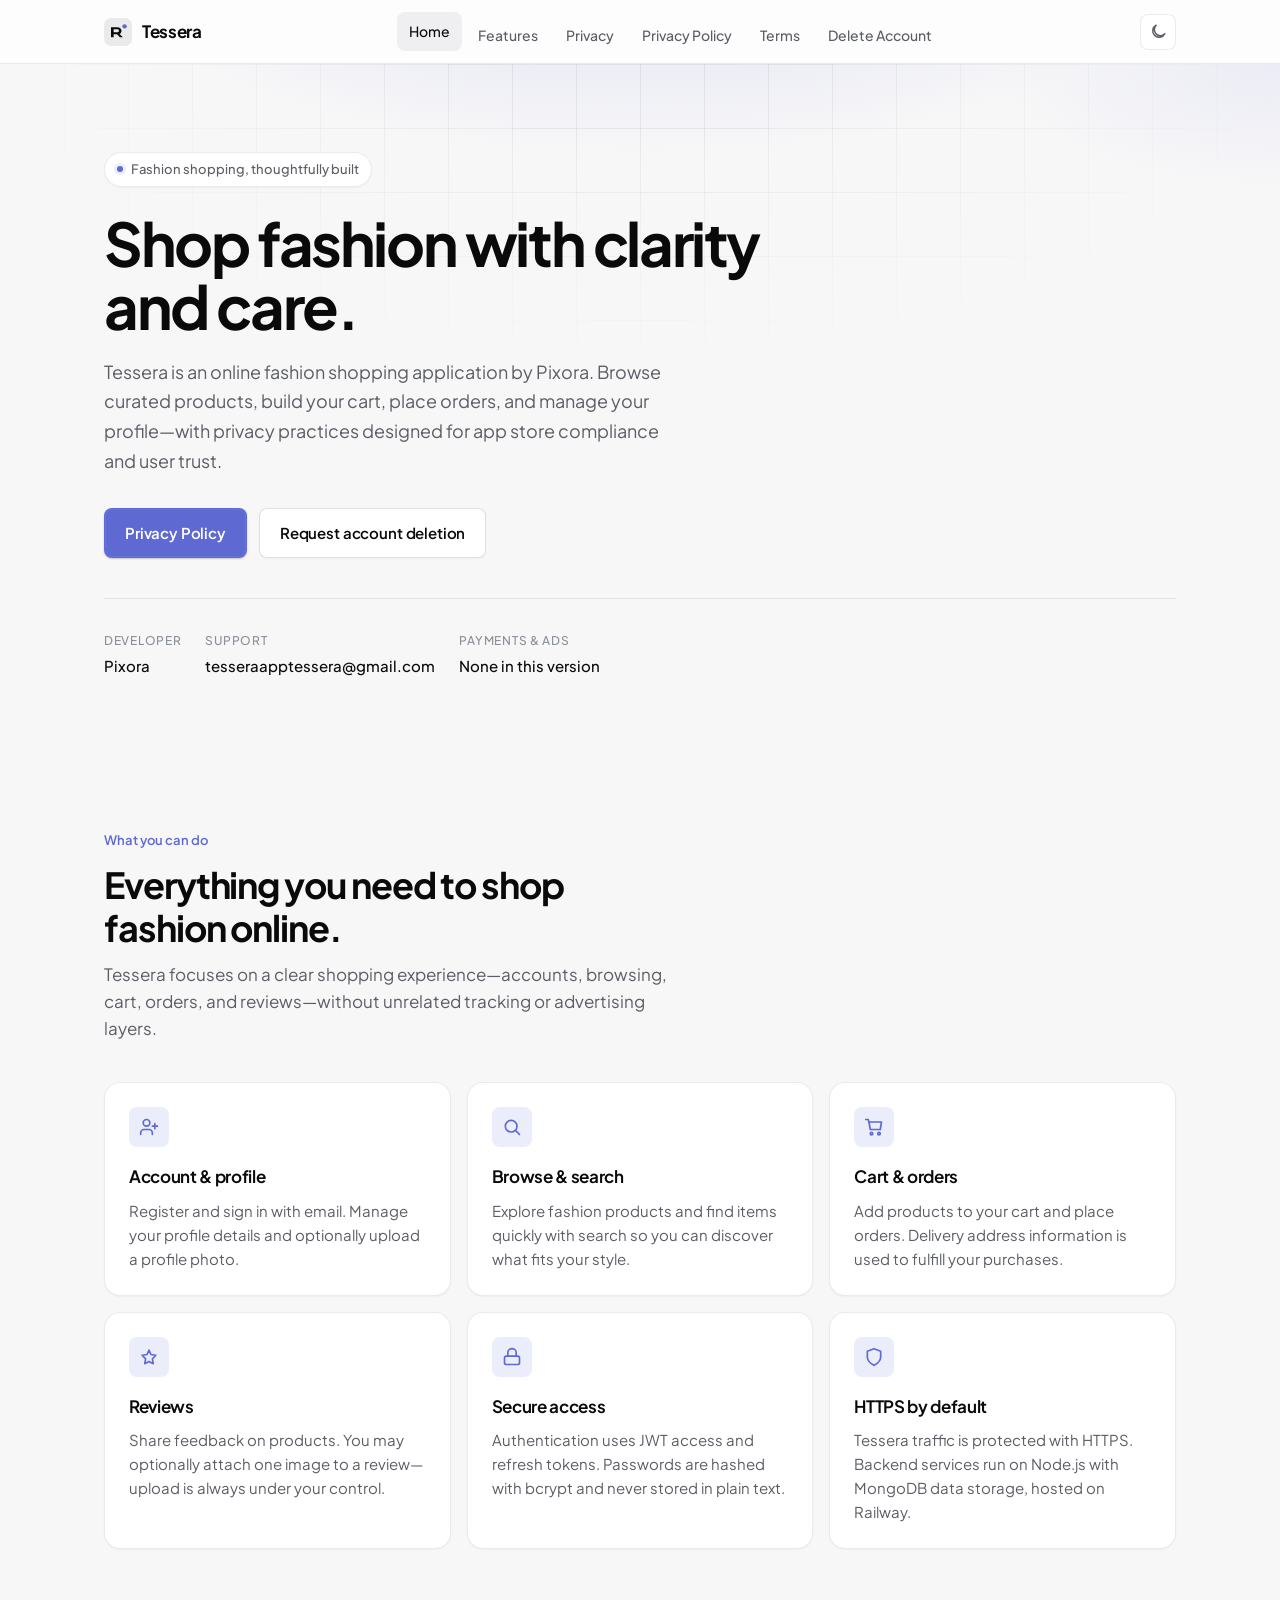
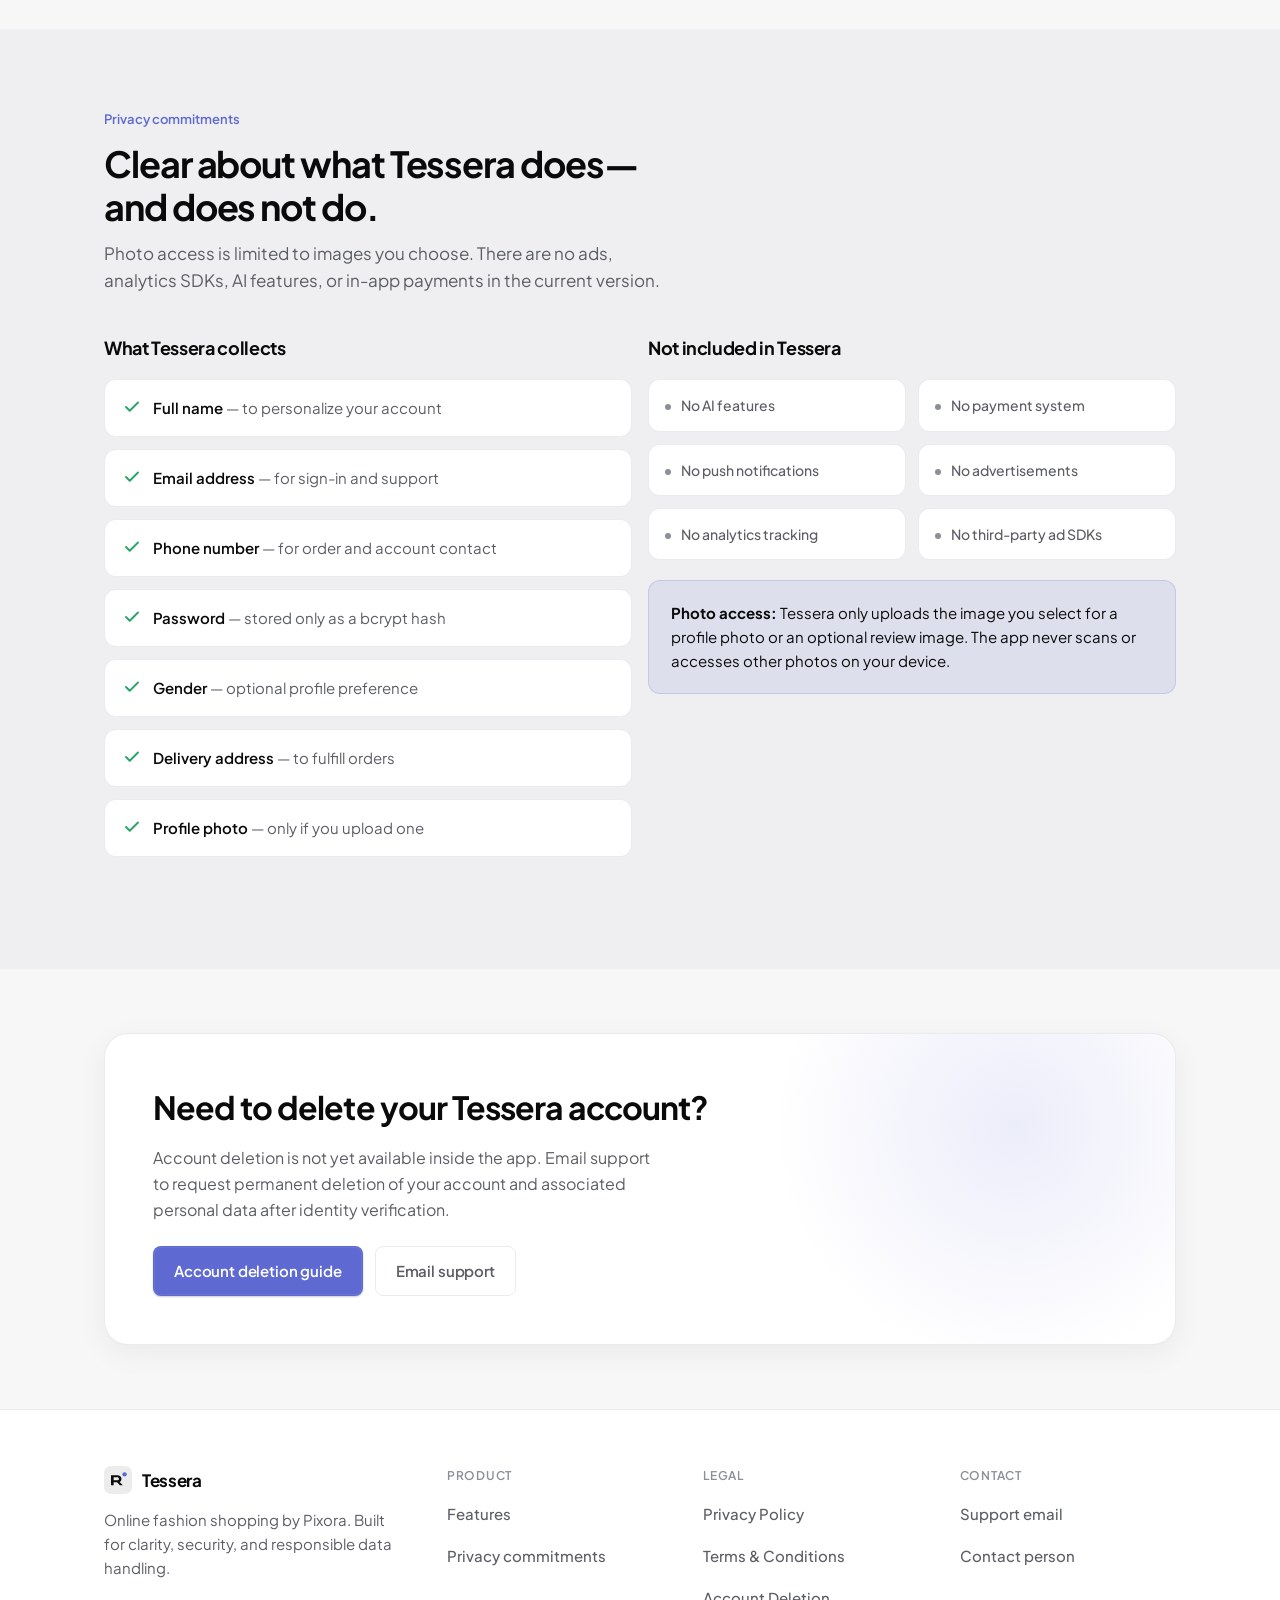
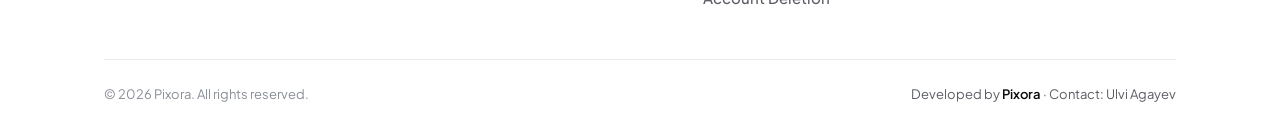
==== index.html @ 03b0d4a7 "Move files to root" ====
<!DOCTYPE html>
<html lang="en" data-theme="dark">
  <head>
    <meta charset="UTF-8" />
    <meta name="viewport" content="width=device-width, initial-scale=1.0" />
    <title>Tessera — Online Fashion Shopping by Pixora</title>
    <meta
      name="description"
      content="Tessera is an online fashion shopping app by Pixora. Browse products, manage your cart and orders, and shop with transparent privacy practices."
    />
    <meta name="author" content="Pixora" />
    <meta name="robots" content="index, follow" />
    <meta name="theme-color" content="#0A0A0B" />
    <link rel="canonical" href="https://tessera.app/" />

    <!-- Open Graph -->
    <meta property="og:type" content="website" />
    <meta property="og:site_name" content="Tessera" />
    <meta property="og:title" content="Tessera — Online Fashion Shopping" />
    <meta
      property="og:description"
      content="Discover fashion products, place orders, and manage your profile with Tessera by Pixora."
    />
    <meta property="og:url" content="https://tessera.app/" />
    <meta property="og:image" content="https://tessera.app/favicon.svg" />
    <meta property="og:locale" content="en_US" />

    <!-- Twitter -->
    <meta name="twitter:card" content="summary" />
    <meta name="twitter:title" content="Tessera — Online Fashion Shopping" />
    <meta
      name="twitter:description"
      content="Discover fashion products, place orders, and manage your profile with Tessera by Pixora."
    />

    <link rel="icon" href="favicon.svg" type="image/svg+xml" />
    <link rel="apple-touch-icon" href="favicon.svg" />

    <link rel="preconnect" href="https://fonts.googleapis.com" />
    <link rel="preconnect" href="https://fonts.gstatic.com" crossorigin />
    <link
      href="https://fonts.googleapis.com/css2?family=JetBrains+Mono:wght@500&family=Plus+Jakarta+Sans:wght@400;500;600;700&display=swap"
      rel="stylesheet"
    />
    <link rel="stylesheet" href="styles.css" />

    <script>
      (function () {
        try {
          var t = localStorage.getItem("tessera-theme");
          if (t === "light" || t === "dark") {
            document.documentElement.setAttribute("data-theme", t);
          } else if (window.matchMedia("(prefers-color-scheme: light)").matches) {
            document.documentElement.setAttribute("data-theme", "light");
          }
        } catch (e) {}
      })();
    </script>
  </head>
  <body>
    <a class="skip-link" href="#main">Skip to content</a>

    <header class="nav" id="site-nav">
      <div class="nav__inner">
        <a class="nav__brand" href="index.html" aria-label="Tessera home">
          <svg class="nav__logo" viewBox="0 0 32 32" fill="none" aria-hidden="true">
            <rect width="32" height="32" rx="8" fill="currentColor" opacity="0.08" />
            <path
              d="M8 10.5h7.2c2.9 0 4.8 1.7 4.8 4.2 0 1.7-.8 3-2.2 3.7L21.5 22h-3.3l-3.3-3.4H11V22H8V10.5zm3 5.9h3.9c1.4 0 2.2-.7 2.2-1.8s-.8-1.8-2.2-1.8H11v3.6z"
              fill="currentColor"
            />
            <circle cx="23.5" cy="9.5" r="2.5" fill="var(--accent)" />
          </svg>
          Tessera
        </a>

        <nav aria-label="Primary">
          <ul class="nav__links" id="nav-links">
            <li><a href="index.html" aria-current="page">Home</a></li>
            <li><a href="index.html#features">Features</a></li>
            <li><a href="index.html#privacy">Privacy</a></li>
            <li><a href="privacy-policy.html">Privacy Policy</a></li>
            <li><a href="terms.html">Terms</a></li>
            <li><a href="account-deletion.html">Delete Account</a></li>
          </ul>
        </nav>

        <div class="nav__actions">
          <button type="button" class="theme-toggle" id="theme-toggle" aria-label="Toggle theme">
            <svg class="icon-moon" viewBox="0 0 24 24" fill="none" stroke="currentColor" stroke-width="2" aria-hidden="true">
              <path d="M21 14.5A8.5 8.5 0 1 1 9.5 3a7 7 0 0 0 11.5 11.5z" stroke-linecap="round" stroke-linejoin="round" />
            </svg>
            <svg class="icon-sun" viewBox="0 0 24 24" fill="none" stroke="currentColor" stroke-width="2" aria-hidden="true">
              <circle cx="12" cy="12" r="4" />
              <path d="M12 2v2M12 20v2M4.93 4.93l1.41 1.41M17.66 17.66l1.41 1.41M2 12h2M20 12h2M4.93 19.07l1.41-1.41M17.66 6.34l1.41-1.41" stroke-linecap="round" />
            </svg>
          </button>
          <button type="button" class="nav__menu-btn" id="menu-toggle" aria-label="Open menu" aria-expanded="false" aria-controls="nav-links">
            <svg viewBox="0 0 24 24" fill="none" stroke="currentColor" stroke-width="2" aria-hidden="true">
              <path d="M4 7h16M4 12h16M4 17h16" stroke-linecap="round" />
            </svg>
          </button>
        </div>
      </div>
    </header>

    <main id="main">
      <section class="hero">
        <div class="hero__inner fade-in">
          <div class="hero__badge">
            <span class="hero__badge-dot" aria-hidden="true"></span>
            Fashion shopping, thoughtfully built
          </div>
          <h1>Shop fashion with clarity and care.</h1>
          <p class="hero__lead">
            Tessera is an online fashion shopping application by Pixora. Browse curated products,
            build your cart, place orders, and manage your profile—with privacy practices designed
            for app store compliance and user trust.
          </p>
          <div class="btn-group">
            <a class="btn btn--primary" href="privacy-policy.html">Privacy Policy</a>
            <a class="btn btn--secondary" href="account-deletion.html">Request account deletion</a>
          </div>
          <div class="hero__meta">
            <div class="hero__meta-item">
              <span class="hero__meta-label">Developer</span>
              <span class="hero__meta-value">Pixora</span>
            </div>
            <div class="hero__meta-item">
              <span class="hero__meta-label">Support</span>
              <span class="hero__meta-value">tesseraapptessera@gmail.com</span>
            </div>
            <div class="hero__meta-item">
              <span class="hero__meta-label">Payments &amp; ads</span>
              <span class="hero__meta-value">None in this version</span>
            </div>
          </div>
        </div>
      </section>

      <section class="section" id="features">
        <div class="container">
          <div class="section__header reveal">
            <p class="section__eyebrow">What you can do</p>
            <h2>Everything you need to shop fashion online.</h2>
            <p class="section__lead">
              Tessera focuses on a clear shopping experience—accounts, browsing, cart, orders, and
              reviews—without unrelated tracking or advertising layers.
            </p>
          </div>

          <div class="grid grid--3">
            <article class="card reveal">
              <div class="card__icon" aria-hidden="true">
                <svg viewBox="0 0 24 24" fill="none" stroke="currentColor" stroke-width="2">
                  <path d="M16 21v-2a4 4 0 0 0-4-4H6a4 4 0 0 0-4 4v2" stroke-linecap="round" />
                  <circle cx="9" cy="7" r="4" />
                  <path d="M19 8v6M22 11h-6" stroke-linecap="round" />
                </svg>
              </div>
              <h3>Account &amp; profile</h3>
              <p>
                Register and sign in with email. Manage your profile details and optionally upload a
                profile photo.
              </p>
            </article>

            <article class="card reveal reveal-delay-1">
              <div class="card__icon" aria-hidden="true">
                <svg viewBox="0 0 24 24" fill="none" stroke="currentColor" stroke-width="2">
                  <circle cx="11" cy="11" r="7" />
                  <path d="M21 21l-4.3-4.3" stroke-linecap="round" />
                </svg>
              </div>
              <h3>Browse &amp; search</h3>
              <p>
                Explore fashion products and find items quickly with search so you can discover what
                fits your style.
              </p>
            </article>

            <article class="card reveal reveal-delay-2">
              <div class="card__icon" aria-hidden="true">
                <svg viewBox="0 0 24 24" fill="none" stroke="currentColor" stroke-width="2">
                  <path d="M6 6h15l-1.5 9h-12z" stroke-linejoin="round" />
                  <circle cx="9" cy="20" r="1.5" />
                  <circle cx="18" cy="20" r="1.5" />
                  <path d="M6 6L5 3H2" stroke-linecap="round" />
                </svg>
              </div>
              <h3>Cart &amp; orders</h3>
              <p>
                Add products to your cart and place orders. Delivery address information is used to
                fulfill your purchases.
              </p>
            </article>

            <article class="card reveal">
              <div class="card__icon" aria-hidden="true">
                <svg viewBox="0 0 24 24" fill="none" stroke="currentColor" stroke-width="2">
                  <path d="M12 17.3l-5.09 2.67 1-5.81L3.8 9.86l5.84-.85L12 3.7l2.36 5.31 5.84.85-4.11 4.3 1 5.81z" stroke-linejoin="round" />
                </svg>
              </div>
              <h3>Reviews</h3>
              <p>
                Share feedback on products. You may optionally attach one image to a review—upload is
                always under your control.
              </p>
            </article>

            <article class="card reveal reveal-delay-1">
              <div class="card__icon" aria-hidden="true">
                <svg viewBox="0 0 24 24" fill="none" stroke="currentColor" stroke-width="2">
                  <rect x="3" y="11" width="18" height="10" rx="2" />
                  <path d="M7 11V7a5 5 0 0 1 10 0v4" stroke-linecap="round" />
                </svg>
              </div>
              <h3>Secure access</h3>
              <p>
                Authentication uses JWT access and refresh tokens. Passwords are hashed with bcrypt
                and never stored in plain text.
              </p>
            </article>

            <article class="card reveal reveal-delay-2">
              <div class="card__icon" aria-hidden="true">
                <svg viewBox="0 0 24 24" fill="none" stroke="currentColor" stroke-width="2">
                  <path d="M12 22s8-4 8-10V5l-8-3-8 3v7c0 6 8 10 8 10z" stroke-linejoin="round" />
                </svg>
              </div>
              <h3>HTTPS by default</h3>
              <p>
                Tessera traffic is protected with HTTPS. Backend services run on Node.js with MongoDB
                data storage, hosted on Railway.
              </p>
            </article>
          </div>
        </div>
      </section>

      <section class="section section--muted" id="privacy">
        <div class="container">
          <div class="section__header reveal">
            <p class="section__eyebrow">Privacy commitments</p>
            <h2>Clear about what Tessera does—and does not do.</h2>
            <p class="section__lead">
              Photo access is limited to images you choose. There are no ads, analytics SDKs, AI
              features, or in-app payments in the current version.
            </p>
          </div>

          <div class="grid grid--2" style="margin-bottom: 2rem">
            <div class="reveal">
              <h3 style="font-size: 1.125rem; letter-spacing: -0.02em; margin-bottom: 1rem">
                What Tessera collects
              </h3>
              <ul class="feature-list">
                <li>
                  <svg viewBox="0 0 24 24" fill="none" stroke="currentColor" stroke-width="2.5" aria-hidden="true"><path d="M20 6L9 17l-5-5" stroke-linecap="round" stroke-linejoin="round" /></svg>
                  <span><strong>Full name</strong> — to personalize your account</span>
                </li>
                <li>
                  <svg viewBox="0 0 24 24" fill="none" stroke="currentColor" stroke-width="2.5" aria-hidden="true"><path d="M20 6L9 17l-5-5" stroke-linecap="round" stroke-linejoin="round" /></svg>
                  <span><strong>Email address</strong> — for sign-in and support</span>
                </li>
                <li>
                  <svg viewBox="0 0 24 24" fill="none" stroke="currentColor" stroke-width="2.5" aria-hidden="true"><path d="M20 6L9 17l-5-5" stroke-linecap="round" stroke-linejoin="round" /></svg>
                  <span><strong>Phone number</strong> — for order and account contact</span>
                </li>
                <li>
                  <svg viewBox="0 0 24 24" fill="none" stroke="currentColor" stroke-width="2.5" aria-hidden="true"><path d="M20 6L9 17l-5-5" stroke-linecap="round" stroke-linejoin="round" /></svg>
                  <span><strong>Password</strong> — stored only as a bcrypt hash</span>
                </li>
                <li>
                  <svg viewBox="0 0 24 24" fill="none" stroke="currentColor" stroke-width="2.5" aria-hidden="true"><path d="M20 6L9 17l-5-5" stroke-linecap="round" stroke-linejoin="round" /></svg>
                  <span><strong>Gender</strong> — optional profile preference</span>
                </li>
                <li>
                  <svg viewBox="0 0 24 24" fill="none" stroke="currentColor" stroke-width="2.5" aria-hidden="true"><path d="M20 6L9 17l-5-5" stroke-linecap="round" stroke-linejoin="round" /></svg>
                  <span><strong>Delivery address</strong> — to fulfill orders</span>
                </li>
                <li>
                  <svg viewBox="0 0 24 24" fill="none" stroke="currentColor" stroke-width="2.5" aria-hidden="true"><path d="M20 6L9 17l-5-5" stroke-linecap="round" stroke-linejoin="round" /></svg>
                  <span><strong>Profile photo</strong> — only if you upload one</span>
                </li>
              </ul>
            </div>

            <div class="reveal reveal-delay-1">
              <h3 style="font-size: 1.125rem; letter-spacing: -0.02em; margin-bottom: 1rem">
                Not included in Tessera
              </h3>
              <ul class="absent-list">
                <li>No AI features</li>
                <li>No payment system</li>
                <li>No push notifications</li>
                <li>No advertisements</li>
                <li>No analytics tracking</li>
                <li>No third-party ad SDKs</li>
              </ul>
              <div class="callout" style="margin-top: 1.25rem">
                <p>
                  <strong>Photo access:</strong> Tessera only uploads the image you select for a
                  profile photo or an optional review image. The app never scans or accesses other
                  photos on your device.
                </p>
              </div>
            </div>
          </div>
        </div>
      </section>

      <section class="cta">
        <div class="container">
          <div class="cta__panel reveal">
            <h2>Need to delete your Tessera account?</h2>
            <p>
              Account deletion is not yet available inside the app. Email support to request permanent
              deletion of your account and associated personal data after identity verification.
            </p>
            <div class="btn-group">
              <a class="btn btn--primary" href="account-deletion.html">Account deletion guide</a>
              <a class="btn btn--ghost" href="mailto:tesseraapptessera@gmail.com">Email support</a>
            </div>
          </div>
        </div>
      </section>
    </main>

    <footer class="footer">
      <div class="container">
        <div class="footer__grid">
          <div>
            <a class="footer__brand" href="index.html">
              <svg width="28" height="28" viewBox="0 0 32 32" fill="none" aria-hidden="true">
                <rect width="32" height="32" rx="8" fill="currentColor" opacity="0.08" />
                <path d="M8 10.5h7.2c2.9 0 4.8 1.7 4.8 4.2 0 1.7-.8 3-2.2 3.7L21.5 22h-3.3l-3.3-3.4H11V22H8V10.5zm3 5.9h3.9c1.4 0 2.2-.7 2.2-1.8s-.8-1.8-2.2-1.8H11v3.6z" fill="currentColor" />
                <circle cx="23.5" cy="9.5" r="2.5" fill="var(--accent)" />
              </svg>
              Tessera
            </a>
            <p class="footer__tagline">
              Online fashion shopping by Pixora. Built for clarity, security, and responsible data
              handling.
            </p>
          </div>
          <div class="footer__col">
            <h3>Product</h3>
            <ul>
              <li><a href="index.html#features">Features</a></li>
              <li><a href="index.html#privacy">Privacy commitments</a></li>
            </ul>
          </div>
          <div class="footer__col">
            <h3>Legal</h3>
            <ul>
              <li><a href="privacy-policy.html">Privacy Policy</a></li>
              <li><a href="terms.html">Terms &amp; Conditions</a></li>
              <li><a href="account-deletion.html">Account Deletion</a></li>
            </ul>
          </div>
          <div class="footer__col">
            <h3>Contact</h3>
            <ul>
              <li><a href="mailto:tesseraapptessera@gmail.com">Support email</a></li>
              <li><a href="mailto:ulviagayev2107@gmail.com">Contact person</a></li>
            </ul>
          </div>
        </div>
        <div class="footer__bottom">
          <p>&copy; <span data-year></span> Pixora. All rights reserved.</p>
          <p class="footer__dev">Developed by <strong>Pixora</strong> · Contact: Ulvi Agayev</p>
        </div>
      </div>
    </footer>

    <script src="script.js" defer></script>
  </body>
</html>
---- styles.css ----
/* ==========================================================================
   Tessera — Design System
   Linear-inspired, dark-first, production UI
   ========================================================================== */

:root {
  --font-sans: "Plus Jakarta Sans", system-ui, -apple-system, sans-serif;
  --font-mono: "JetBrains Mono", ui-monospace, monospace;

  /* Light theme */
  --bg: #f7f7f8;
  --bg-elevated: #ffffff;
  --bg-muted: #efeff1;
  --bg-glass: rgba(255, 255, 255, 0.72);
  --border: rgba(0, 0, 0, 0.08);
  --border-strong: rgba(0, 0, 0, 0.12);
  --text: #0a0a0b;
  --text-secondary: #5c5e66;
  --text-tertiary: #8a8f98;
  --accent: #5e6ad2;
  --accent-hover: #4f5bc4;
  --accent-soft: rgba(94, 106, 210, 0.12);
  --accent-glow: rgba(94, 106, 210, 0.28);
  --success: #27a567;
  --danger: #d14343;
  --shadow-sm: 0 1px 2px rgba(0, 0, 0, 0.04);
  --shadow-md: 0 8px 30px rgba(0, 0, 0, 0.06);
  --shadow-lg: 0 24px 64px rgba(0, 0, 0, 0.1);
  --nav-height: 64px;
  --radius-sm: 8px;
  --radius-md: 12px;
  --radius-lg: 16px;
  --radius-xl: 24px;
  --max-width: 1120px;
  --max-prose: 720px;
  --transition: 180ms cubic-bezier(0.25, 0.1, 0.25, 1);
  --hero-gradient:
    radial-gradient(ellipse 80% 60% at 50% -20%, rgba(94, 106, 210, 0.18), transparent 55%),
    radial-gradient(ellipse 50% 40% at 100% 0%, rgba(94, 106, 210, 0.08), transparent 45%),
    var(--bg);
}

[data-theme="dark"] {
  --bg: #0a0a0b;
  --bg-elevated: #131316;
  --bg-muted: #1c1c21;
  --bg-glass: rgba(19, 19, 22, 0.72);
  --border: rgba(255, 255, 255, 0.08);
  --border-strong: rgba(255, 255, 255, 0.12);
  --text: #ededef;
  --text-secondary: #8a8f98;
  --text-tertiary: #62666d;
  --accent: #7170ff;
  --accent-hover: #828fff;
  --accent-soft: rgba(113, 112, 255, 0.14);
  --accent-glow: rgba(113, 112, 255, 0.35);
  --shadow-sm: 0 1px 2px rgba(0, 0, 0, 0.4);
  --shadow-md: 0 8px 30px rgba(0, 0, 0, 0.35);
  --shadow-lg: 0 24px 64px rgba(0, 0, 0, 0.55);
  --hero-gradient:
    radial-gradient(ellipse 80% 60% at 50% -20%, rgba(113, 112, 255, 0.22), transparent 55%),
    radial-gradient(ellipse 45% 35% at 95% 5%, rgba(113, 112, 255, 0.1), transparent 50%),
    var(--bg);
}

/* --------------------------------------------------------------------------
   Reset & Base
   -------------------------------------------------------------------------- */

*,
*::before,
*::after {
  box-sizing: border-box;
  margin: 0;
  padding: 0;
}

html {
  scroll-behavior: smooth;
  -webkit-text-size-adjust: 100%;
}

@media (prefers-reduced-motion: reduce) {
  html {
    scroll-behavior: auto;
  }

  *,
  *::before,
  *::after {
    animation-duration: 0.01ms !important;
    animation-iteration-count: 1 !important;
    transition-duration: 0.01ms !important;
  }
}

body {
  font-family: var(--font-sans);
  font-size: 16px;
  line-height: 1.6;
  color: var(--text);
  background: var(--bg);
  -webkit-font-smoothing: antialiased;
  -moz-osx-font-smoothing: grayscale;
  min-height: 100vh;
}

img {
  max-width: 100%;
  display: block;
}

a {
  color: var(--accent);
  text-decoration: none;
  transition: color var(--transition);
}

a:hover {
  color: var(--accent-hover);
}

a:focus-visible,
button:focus-visible {
  outline: 2px solid var(--accent);
  outline-offset: 3px;
  border-radius: 4px;
}

ul,
ol {
  padding-left: 1.25rem;
}

li + li {
  margin-top: 0.4rem;
}

/* --------------------------------------------------------------------------
   Utilities
   -------------------------------------------------------------------------- */

.container {
  width: 100%;
  max-width: var(--max-width);
  margin: 0 auto;
  padding: 0 1.5rem;
}

.sr-only {
  position: absolute;
  width: 1px;
  height: 1px;
  padding: 0;
  margin: -1px;
  overflow: hidden;
  clip: rect(0, 0, 0, 0);
  white-space: nowrap;
  border: 0;
}

.skip-link {
  position: absolute;
  top: -100%;
  left: 1rem;
  z-index: 1000;
  padding: 0.75rem 1rem;
  background: var(--accent);
  color: #fff;
  border-radius: var(--radius-sm);
  font-weight: 600;
}

.skip-link:focus {
  top: 1rem;
}

/* --------------------------------------------------------------------------
   Navigation
   -------------------------------------------------------------------------- */

.nav {
  position: sticky;
  top: 0;
  z-index: 100;
  height: var(--nav-height);
  display: flex;
  align-items: center;
  background: var(--bg-glass);
  backdrop-filter: blur(16px) saturate(160%);
  -webkit-backdrop-filter: blur(16px) saturate(160%);
  border-bottom: 1px solid var(--border);
  transition: box-shadow var(--transition), border-color var(--transition);
}

.nav.is-scrolled {
  box-shadow: var(--shadow-sm);
}

.nav__inner {
  display: flex;
  align-items: center;
  justify-content: space-between;
  width: 100%;
  max-width: var(--max-width);
  margin: 0 auto;
  padding: 0 1.5rem;
  gap: 1rem;
}

.nav__brand {
  display: inline-flex;
  align-items: center;
  gap: 0.625rem;
  color: var(--text);
  font-weight: 700;
  font-size: 1.0625rem;
  letter-spacing: -0.02em;
}

.nav__brand:hover {
  color: var(--text);
}

.nav__logo {
  width: 28px;
  height: 28px;
  flex-shrink: 0;
}

.nav__links {
  display: flex;
  align-items: center;
  gap: 0.25rem;
  list-style: none;
  padding: 0;
  margin: 0;
}

.nav__links a {
  display: inline-flex;
  align-items: center;
  padding: 0.5rem 0.75rem;
  color: var(--text-secondary);
  font-size: 0.875rem;
  font-weight: 500;
  border-radius: var(--radius-sm);
  transition: color var(--transition), background var(--transition);
}

.nav__links a:hover,
.nav__links a[aria-current="page"] {
  color: var(--text);
  background: var(--bg-muted);
}

.nav__actions {
  display: flex;
  align-items: center;
  gap: 0.5rem;
}

.theme-toggle {
  display: inline-flex;
  align-items: center;
  justify-content: center;
  width: 36px;
  height: 36px;
  border: 1px solid var(--border);
  border-radius: var(--radius-sm);
  background: var(--bg-elevated);
  color: var(--text-secondary);
  cursor: pointer;
  transition: border-color var(--transition), color var(--transition), background var(--transition);
}

.theme-toggle:hover {
  color: var(--text);
  border-color: var(--border-strong);
}

.theme-toggle svg {
  width: 18px;
  height: 18px;
}

.theme-toggle .icon-sun {
  display: none;
}

[data-theme="dark"] .theme-toggle .icon-moon {
  display: none;
}

[data-theme="dark"] .theme-toggle .icon-sun {
  display: block;
}

.nav__menu-btn {
  display: none;
  align-items: center;
  justify-content: center;
  width: 36px;
  height: 36px;
  border: 1px solid var(--border);
  border-radius: var(--radius-sm);
  background: var(--bg-elevated);
  color: var(--text);
  cursor: pointer;
}

.nav__menu-btn svg {
  width: 18px;
  height: 18px;
}

@media (max-width: 768px) {
  .nav__menu-btn {
    display: inline-flex;
  }

  .nav__links {
    position: fixed;
    inset: var(--nav-height) 0 auto 0;
    flex-direction: column;
    align-items: stretch;
    gap: 0.25rem;
    padding: 1rem 1.5rem 1.25rem;
    background: var(--bg-glass);
    backdrop-filter: blur(16px);
    -webkit-backdrop-filter: blur(16px);
    border-bottom: 1px solid var(--border);
    transform: translateY(-120%);
    opacity: 0;
    visibility: hidden;
    transition: transform var(--transition), opacity var(--transition), visibility var(--transition);
  }

  .nav__links.is-open {
    transform: translateY(0);
    opacity: 1;
    visibility: visible;
  }

  .nav__links a {
    padding: 0.75rem 1rem;
  }
}

/* --------------------------------------------------------------------------
   Buttons
   -------------------------------------------------------------------------- */

.btn {
  display: inline-flex;
  align-items: center;
  justify-content: center;
  gap: 0.5rem;
  padding: 0.75rem 1.25rem;
  font-family: inherit;
  font-size: 0.9375rem;
  font-weight: 600;
  letter-spacing: -0.01em;
  border-radius: var(--radius-sm);
  border: 1px solid transparent;
  cursor: pointer;
  transition: background var(--transition), color var(--transition), border-color var(--transition),
    box-shadow var(--transition), transform var(--transition);
  text-decoration: none;
}

.btn:active {
  transform: scale(0.98);
}

.btn--primary {
  background: var(--accent);
  color: #fff;
  box-shadow: 0 0 0 1px rgba(255, 255, 255, 0.06) inset, 0 1px 2px rgba(0, 0, 0, 0.2);
}

.btn--primary:hover {
  background: var(--accent-hover);
  color: #fff;
  box-shadow: 0 0 0 1px rgba(255, 255, 255, 0.08) inset, 0 8px 24px var(--accent-glow);
}

.btn--secondary {
  background: var(--bg-elevated);
  color: var(--text);
  border-color: var(--border-strong);
  box-shadow: var(--shadow-sm);
}

.btn--secondary:hover {
  background: var(--bg-muted);
  color: var(--text);
  border-color: var(--border-strong);
}

.btn--ghost {
  background: transparent;
  color: var(--text-secondary);
  border-color: var(--border);
}

.btn--ghost:hover {
  color: var(--text);
  background: var(--bg-muted);
}

.btn-group {
  display: flex;
  flex-wrap: wrap;
  gap: 0.75rem;
}

/* --------------------------------------------------------------------------
   Hero
   -------------------------------------------------------------------------- */

.hero {
  position: relative;
  padding: 5.5rem 0 4.5rem;
  background: var(--hero-gradient);
  overflow: hidden;
}

.hero::before {
  content: "";
  position: absolute;
  inset: 0;
  background-image: linear-gradient(var(--border) 1px, transparent 1px),
    linear-gradient(90deg, var(--border) 1px, transparent 1px);
  background-size: 64px 64px;
  mask-image: radial-gradient(ellipse 70% 60% at 50% 0%, black 20%, transparent 75%);
  -webkit-mask-image: radial-gradient(ellipse 70% 60% at 50% 0%, black 20%, transparent 75%);
  pointer-events: none;
  opacity: 0.7;
}

.hero__inner {
  position: relative;
  max-width: var(--max-width);
  margin: 0 auto;
  padding: 0 1.5rem;
}

.hero__badge {
  display: inline-flex;
  align-items: center;
  gap: 0.5rem;
  padding: 0.375rem 0.75rem;
  margin-bottom: 1.5rem;
  font-size: 0.8125rem;
  font-weight: 500;
  color: var(--text-secondary);
  background: var(--bg-elevated);
  border: 1px solid var(--border);
  border-radius: 999px;
  box-shadow: var(--shadow-sm);
}

.hero__badge-dot {
  width: 6px;
  height: 6px;
  border-radius: 50%;
  background: var(--accent);
  box-shadow: 0 0 0 3px var(--accent-soft);
}

.hero h1 {
  max-width: 16ch;
  font-size: clamp(2.5rem, 6vw, 3.75rem);
  font-weight: 700;
  letter-spacing: -0.04em;
  line-height: 1.05;
  margin-bottom: 1.25rem;
}

.hero__lead {
  max-width: 36rem;
  font-size: 1.125rem;
  line-height: 1.65;
  color: var(--text-secondary);
  margin-bottom: 2rem;
}

.hero__meta {
  display: flex;
  flex-wrap: wrap;
  gap: 1.5rem;
  margin-top: 2.5rem;
  padding-top: 2rem;
  border-top: 1px solid var(--border);
}

.hero__meta-item {
  display: flex;
  flex-direction: column;
  gap: 0.25rem;
}

.hero__meta-label {
  font-size: 0.75rem;
  font-weight: 500;
  text-transform: uppercase;
  letter-spacing: 0.06em;
  color: var(--text-tertiary);
}

.hero__meta-value {
  font-size: 0.9375rem;
  font-weight: 500;
  color: var(--text);
}

/* Page hero (legal pages) */
.page-hero {
  padding: 3.5rem 0 2.5rem;
  background: var(--hero-gradient);
  border-bottom: 1px solid var(--border);
}

.page-hero__inner {
  max-width: var(--max-width);
  margin: 0 auto;
  padding: 0 1.5rem;
}

.page-hero__eyebrow {
  font-size: 0.8125rem;
  font-weight: 600;
  color: var(--accent);
  letter-spacing: 0.02em;
  margin-bottom: 0.75rem;
}

.page-hero h1 {
  font-size: clamp(2rem, 4vw, 2.75rem);
  font-weight: 700;
  letter-spacing: -0.035em;
  line-height: 1.15;
  margin-bottom: 0.75rem;
}

.page-hero__desc {
  max-width: 40rem;
  color: var(--text-secondary);
  font-size: 1.0625rem;
}

.page-hero__updated {
  margin-top: 1.25rem;
  font-size: 0.875rem;
  color: var(--text-tertiary);
}

/* --------------------------------------------------------------------------
   Sections & Cards
   -------------------------------------------------------------------------- */

.section {
  padding: 5rem 0;
}

.section--muted {
  background: var(--bg-muted);
}

.section__header {
  max-width: 36rem;
  margin-bottom: 2.5rem;
}

.section__eyebrow {
  font-size: 0.8125rem;
  font-weight: 600;
  color: var(--accent);
  margin-bottom: 0.75rem;
}

.section h2 {
  font-size: clamp(1.75rem, 3vw, 2.25rem);
  font-weight: 700;
  letter-spacing: -0.03em;
  line-height: 1.2;
  margin-bottom: 0.75rem;
}

.section__lead {
  color: var(--text-secondary);
  font-size: 1.0625rem;
}

.grid {
  display: grid;
  gap: 1rem;
}

.grid--3 {
  grid-template-columns: repeat(3, 1fr);
}

.grid--2 {
  grid-template-columns: repeat(2, 1fr);
}

@media (max-width: 900px) {
  .grid--3 {
    grid-template-columns: 1fr;
  }

  .grid--2 {
    grid-template-columns: 1fr;
  }
}

.card {
  position: relative;
  padding: 1.5rem;
  background: var(--bg-elevated);
  border: 1px solid var(--border);
  border-radius: var(--radius-lg);
  box-shadow: var(--shadow-sm);
  transition: border-color var(--transition), box-shadow var(--transition), transform var(--transition);
}

.card:hover {
  border-color: var(--border-strong);
  box-shadow: var(--shadow-md);
  transform: translateY(-2px);
}

.card__icon {
  display: inline-flex;
  align-items: center;
  justify-content: center;
  width: 40px;
  height: 40px;
  margin-bottom: 1rem;
  border-radius: var(--radius-sm);
  background: var(--accent-soft);
  color: var(--accent);
}

.card__icon svg {
  width: 20px;
  height: 20px;
}

.card h3 {
  font-size: 1.0625rem;
  font-weight: 650;
  letter-spacing: -0.02em;
  margin-bottom: 0.5rem;
}

.card p {
  font-size: 0.9375rem;
  color: var(--text-secondary);
  line-height: 1.6;
}

.feature-list {
  list-style: none;
  padding: 0;
  display: grid;
  gap: 0.75rem;
}

.feature-list li {
  display: flex;
  align-items: flex-start;
  gap: 0.75rem;
  margin: 0;
  padding: 1rem 1.125rem;
  background: var(--bg-elevated);
  border: 1px solid var(--border);
  border-radius: var(--radius-md);
  font-size: 0.9375rem;
  color: var(--text-secondary);
}

.feature-list svg {
  flex-shrink: 0;
  width: 18px;
  height: 18px;
  margin-top: 0.1rem;
  color: var(--success);
}

.feature-list strong {
  color: var(--text);
  font-weight: 600;
}

.absent-list {
  list-style: none;
  padding: 0;
  display: grid;
  grid-template-columns: repeat(auto-fill, minmax(200px, 1fr));
  gap: 0.75rem;
}

.absent-list li {
  margin: 0;
  padding: 0.875rem 1rem;
  font-size: 0.875rem;
  font-weight: 500;
  color: var(--text-secondary);
  background: var(--bg-elevated);
  border: 1px solid var(--border);
  border-radius: var(--radius-md);
}

.absent-list li::before {
  content: "";
  display: inline-block;
  width: 6px;
  height: 6px;
  margin-right: 0.625rem;
  border-radius: 50%;
  background: var(--text-tertiary);
  vertical-align: middle;
}

/* CTA band */
.cta {
  padding: 4rem 0;
}

.cta__panel {
  position: relative;
  overflow: hidden;
  padding: 3rem;
  border-radius: var(--radius-xl);
  background: var(--bg-elevated);
  border: 1px solid var(--border);
  box-shadow: var(--shadow-md);
}

.cta__panel::before {
  content: "";
  position: absolute;
  top: -40%;
  right: -10%;
  width: 50%;
  height: 140%;
  background: radial-gradient(circle, var(--accent-soft), transparent 70%);
  pointer-events: none;
}

.cta__panel > * {
  position: relative;
}

.cta__panel h2 {
  font-size: clamp(1.5rem, 3vw, 2rem);
  letter-spacing: -0.03em;
  margin-bottom: 0.75rem;
}

.cta__panel p {
  max-width: 32rem;
  color: var(--text-secondary);
  margin-bottom: 1.5rem;
}

@media (max-width: 600px) {
  .cta__panel {
    padding: 2rem 1.5rem;
  }
}

/* --------------------------------------------------------------------------
   Legal / Prose content
   -------------------------------------------------------------------------- */

.legal {
  padding: 3rem 0 5rem;
}

.legal__layout {
  display: grid;
  grid-template-columns: 240px 1fr;
  gap: 3rem;
  align-items: start;
  max-width: var(--max-width);
  margin: 0 auto;
  padding: 0 1.5rem;
}

@media (max-width: 900px) {
  .legal__layout {
    grid-template-columns: 1fr;
    gap: 2rem;
  }
}

.toc {
  position: sticky;
  top: calc(var(--nav-height) + 1.5rem);
  padding: 1.25rem;
  background: var(--bg-elevated);
  border: 1px solid var(--border);
  border-radius: var(--radius-lg);
  box-shadow: var(--shadow-sm);
}

.toc h2 {
  font-size: 0.75rem;
  font-weight: 600;
  text-transform: uppercase;
  letter-spacing: 0.06em;
  color: var(--text-tertiary);
  margin-bottom: 0.875rem;
}

.toc ol {
  list-style: none;
  padding: 0;
  margin: 0;
  display: flex;
  flex-direction: column;
  gap: 0.25rem;
}

.toc a {
  display: block;
  padding: 0.375rem 0.5rem;
  font-size: 0.8125rem;
  font-weight: 500;
  color: var(--text-secondary);
  border-radius: 6px;
  line-height: 1.4;
}

.toc a:hover,
.toc a.is-active {
  color: var(--text);
  background: var(--bg-muted);
}

@media (max-width: 900px) {
  .toc {
    position: static;
  }
}

.prose {
  max-width: var(--max-prose);
  min-width: 0;
}

.prose section {
  margin-bottom: 2.75rem;
  scroll-margin-top: calc(var(--nav-height) + 1.5rem);
}

.prose h2 {
  font-size: 1.375rem;
  font-weight: 700;
  letter-spacing: -0.025em;
  margin-bottom: 1rem;
  padding-bottom: 0.75rem;
  border-bottom: 1px solid var(--border);
}

.prose h3 {
  font-size: 1.0625rem;
  font-weight: 650;
  letter-spacing: -0.015em;
  margin: 1.5rem 0 0.625rem;
}

.prose p {
  color: var(--text-secondary);
  margin-bottom: 1rem;
}

.prose ul,
.prose ol {
  color: var(--text-secondary);
  margin-bottom: 1rem;
}

.prose li::marker {
  color: var(--text-tertiary);
}

.prose strong {
  color: var(--text);
  font-weight: 600;
}

.prose a {
  text-decoration: underline;
  text-underline-offset: 2px;
}

.callout {
  margin: 1.5rem 0;
  padding: 1.25rem 1.375rem;
  background: var(--accent-soft);
  border: 1px solid rgba(94, 106, 210, 0.2);
  border-radius: var(--radius-md);
}

[data-theme="dark"] .callout {
  border-color: rgba(113, 112, 255, 0.25);
}

.callout--warning {
  background: rgba(209, 67, 67, 0.08);
  border-color: rgba(209, 67, 67, 0.22);
}

.callout p {
  margin: 0;
  color: var(--text);
  font-size: 0.9375rem;
}

.callout p + p {
  margin-top: 0.75rem;
}

.callout strong {
  color: var(--text);
}

.info-table {
  width: 100%;
  border-collapse: collapse;
  margin: 1.25rem 0;
  font-size: 0.9375rem;
  border: 1px solid var(--border);
  border-radius: var(--radius-md);
  overflow: hidden;
}

.info-table th,
.info-table td {
  padding: 0.875rem 1rem;
  text-align: left;
  border-bottom: 1px solid var(--border);
  vertical-align: top;
}

.info-table th {
  width: 38%;
  font-weight: 600;
  color: var(--text);
  background: var(--bg-muted);
}

.info-table td {
  color: var(--text-secondary);
}

.info-table tr:last-child th,
.info-table tr:last-child td {
  border-bottom: none;
}

@media (max-width: 600px) {
  .info-table,
  .info-table tbody,
  .info-table tr,
  .info-table th,
  .info-table td {
    display: block;
    width: 100%;
  }

  .info-table th {
    border-bottom: none;
    padding-bottom: 0.25rem;
  }

  .info-table td {
    padding-top: 0.25rem;
  }

  .info-table tr {
    border-bottom: 1px solid var(--border);
  }

  .info-table tr:last-child {
    border-bottom: none;
  }
}

/* Account deletion steps */
.steps {
  display: grid;
  gap: 1rem;
  margin: 1.5rem 0;
  counter-reset: step;
}

.step {
  position: relative;
  display: grid;
  grid-template-columns: auto 1fr;
  gap: 1rem;
  padding: 1.25rem;
  background: var(--bg-elevated);
  border: 1px solid var(--border);
  border-radius: var(--radius-lg);
  box-shadow: var(--shadow-sm);
}

.step__num {
  display: flex;
  align-items: center;
  justify-content: center;
  width: 32px;
  height: 32px;
  border-radius: 50%;
  background: var(--accent);
  color: #fff;
  font-size: 0.875rem;
  font-weight: 700;
}

.step h3 {
  font-size: 1rem;
  font-weight: 650;
  letter-spacing: -0.015em;
  margin: 0 0 0.375rem;
  padding: 0;
  border: none;
}

.step p {
  margin: 0;
  font-size: 0.9375rem;
  color: var(--text-secondary);
}

.email-box {
  display: flex;
  flex-wrap: wrap;
  align-items: center;
  justify-content: space-between;
  gap: 1rem;
  margin: 1.5rem 0;
  padding: 1.25rem 1.5rem;
  background: var(--bg-elevated);
  border: 1px solid var(--border);
  border-radius: var(--radius-lg);
  box-shadow: var(--shadow-sm);
}

.email-box__label {
  font-size: 0.75rem;
  font-weight: 600;
  text-transform: uppercase;
  letter-spacing: 0.05em;
  color: var(--text-tertiary);
  margin-bottom: 0.25rem;
}

.email-box__address {
  font-family: var(--font-mono);
  font-size: 0.9375rem;
  font-weight: 500;
  color: var(--text);
  word-break: break-all;
}

/* --------------------------------------------------------------------------
   Footer
   -------------------------------------------------------------------------- */

.footer {
  border-top: 1px solid var(--border);
  background: var(--bg-elevated);
  padding: 3.5rem 0 2rem;
}

.footer__grid {
  display: grid;
  grid-template-columns: 1.4fr repeat(3, 1fr);
  gap: 2.5rem;
  margin-bottom: 3rem;
}

@media (max-width: 900px) {
  .footer__grid {
    grid-template-columns: 1fr 1fr;
  }
}

@media (max-width: 520px) {
  .footer__grid {
    grid-template-columns: 1fr;
    gap: 2rem;
  }
}

.footer__brand {
  display: inline-flex;
  align-items: center;
  gap: 0.625rem;
  color: var(--text);
  font-weight: 700;
  font-size: 1.0625rem;
  letter-spacing: -0.02em;
  margin-bottom: 0.875rem;
}

.footer__brand:hover {
  color: var(--text);
}

.footer__tagline {
  font-size: 0.9375rem;
  color: var(--text-secondary);
  max-width: 22rem;
  line-height: 1.6;
}

.footer__col h3 {
  font-size: 0.75rem;
  font-weight: 600;
  text-transform: uppercase;
  letter-spacing: 0.06em;
  color: var(--text-tertiary);
  margin-bottom: 1rem;
}

.footer__col ul {
  list-style: none;
  padding: 0;
  margin: 0;
  display: flex;
  flex-direction: column;
  gap: 0.625rem;
}

.footer__col a {
  font-size: 0.9375rem;
  font-weight: 500;
  color: var(--text-secondary);
}

.footer__col a:hover {
  color: var(--text);
}

.footer__bottom {
  display: flex;
  flex-wrap: wrap;
  align-items: center;
  justify-content: space-between;
  gap: 1rem;
  padding-top: 1.5rem;
  border-top: 1px solid var(--border);
  font-size: 0.8125rem;
  color: var(--text-tertiary);
}

.footer__dev {
  color: var(--text-secondary);
}

.footer__dev strong {
  color: var(--text);
  font-weight: 600;
}

/* --------------------------------------------------------------------------
   Animations
   -------------------------------------------------------------------------- */

.reveal {
  opacity: 0;
  transform: translateY(16px);
  transition: opacity 0.6s cubic-bezier(0.25, 0.1, 0.25, 1),
    transform 0.6s cubic-bezier(0.25, 0.1, 0.25, 1);
}

.reveal.is-visible {
  opacity: 1;
  transform: translateY(0);
}

.reveal-delay-1 {
  transition-delay: 80ms;
}

.reveal-delay-2 {
  transition-delay: 160ms;
}

.reveal-delay-3 {
  transition-delay: 240ms;
}

.fade-in {
  animation: fadeIn 0.7s cubic-bezier(0.25, 0.1, 0.25, 1) both;
}

@keyframes fadeIn {
  from {
    opacity: 0;
    transform: translateY(12px);
  }
  to {
    opacity: 1;
    transform: translateY(0);
  }
}
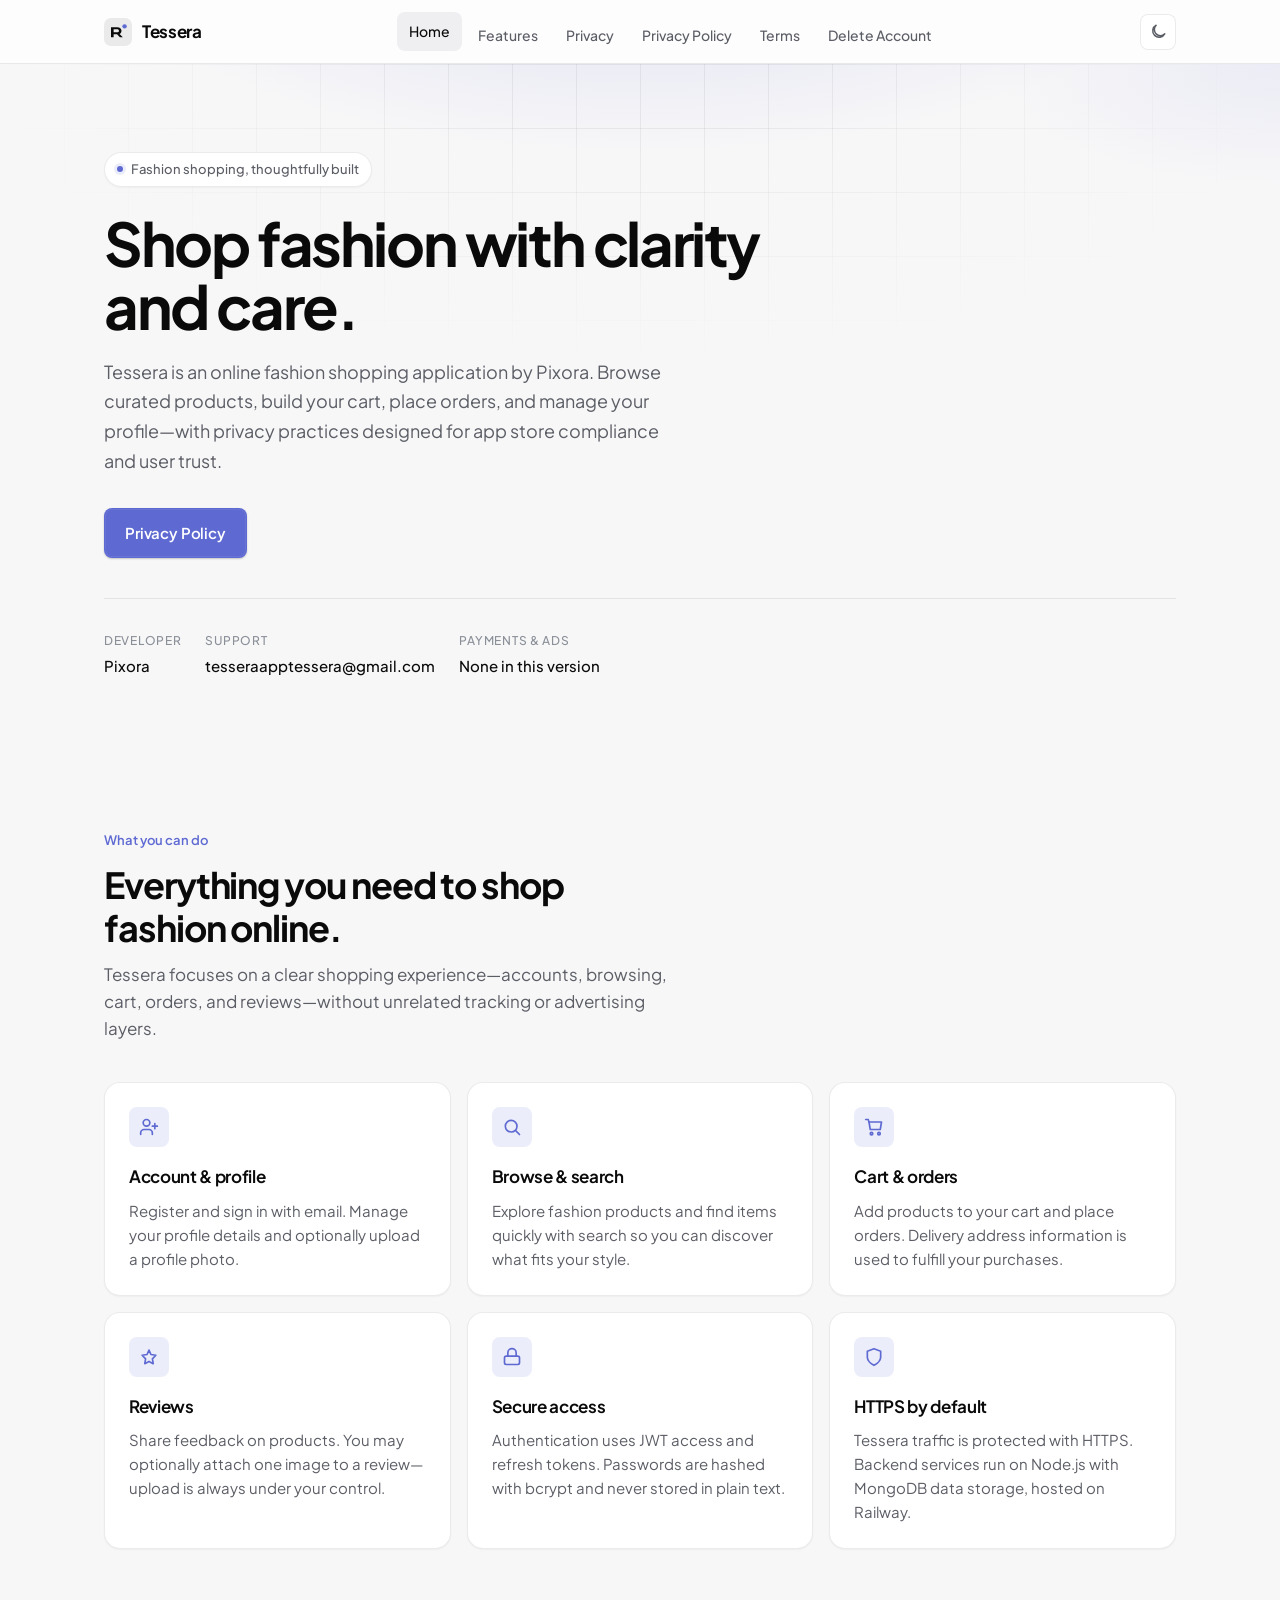
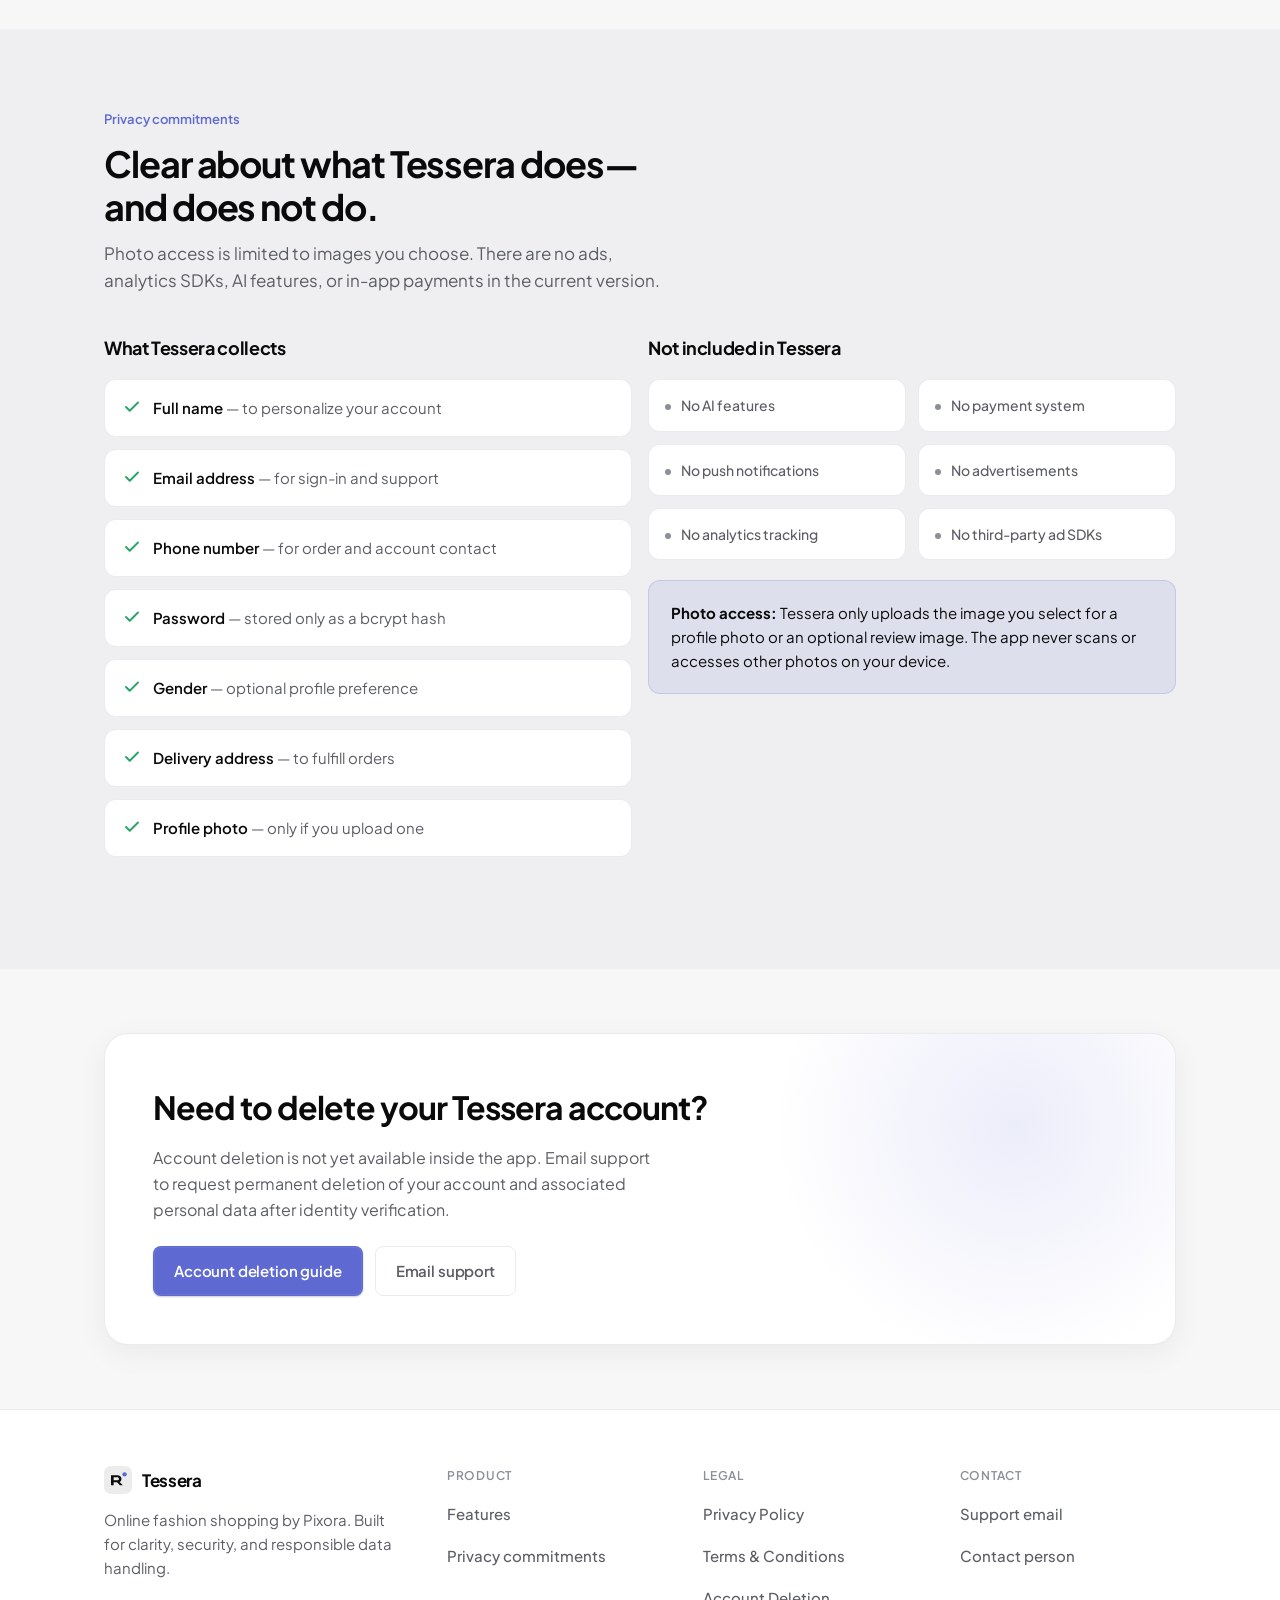
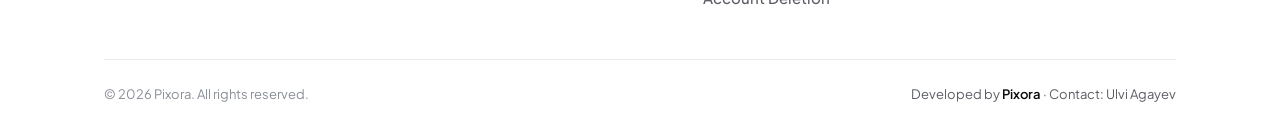
==== commit 474f78db: "nsu" ====
--- a/index.html
+++ b/index.html
@@ -119,7 +119,7 @@
           </p>
           <div class="btn-group">
             <a class="btn btn--primary" href="privacy-policy.html">Privacy Policy</a>
-            <a class="btn btn--secondary" href="account-deletion.html">Request account deletion</a>
+            <!-- <a class="btn btn--secondary" href="account-deletion.html">Request account deletion</a> -->
           </div>
           <div class="hero__meta">
             <div class="hero__meta-item">
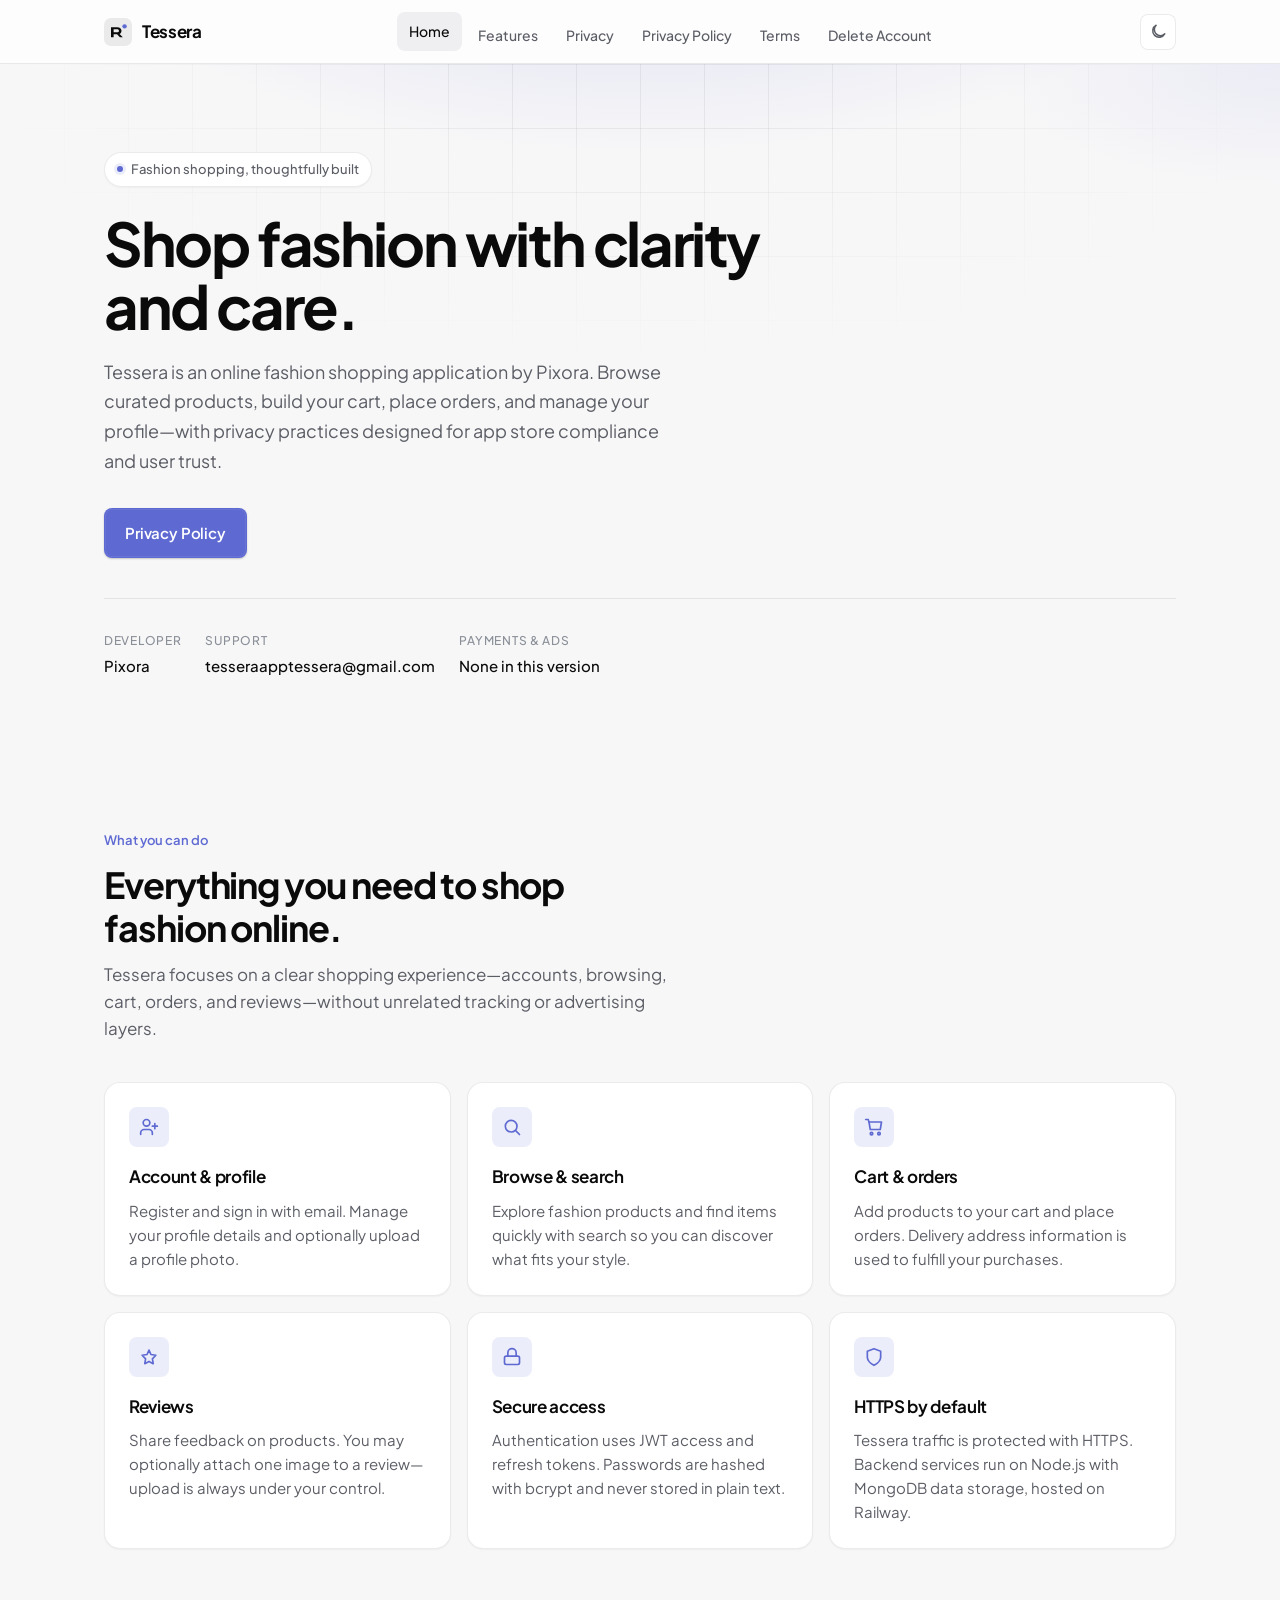
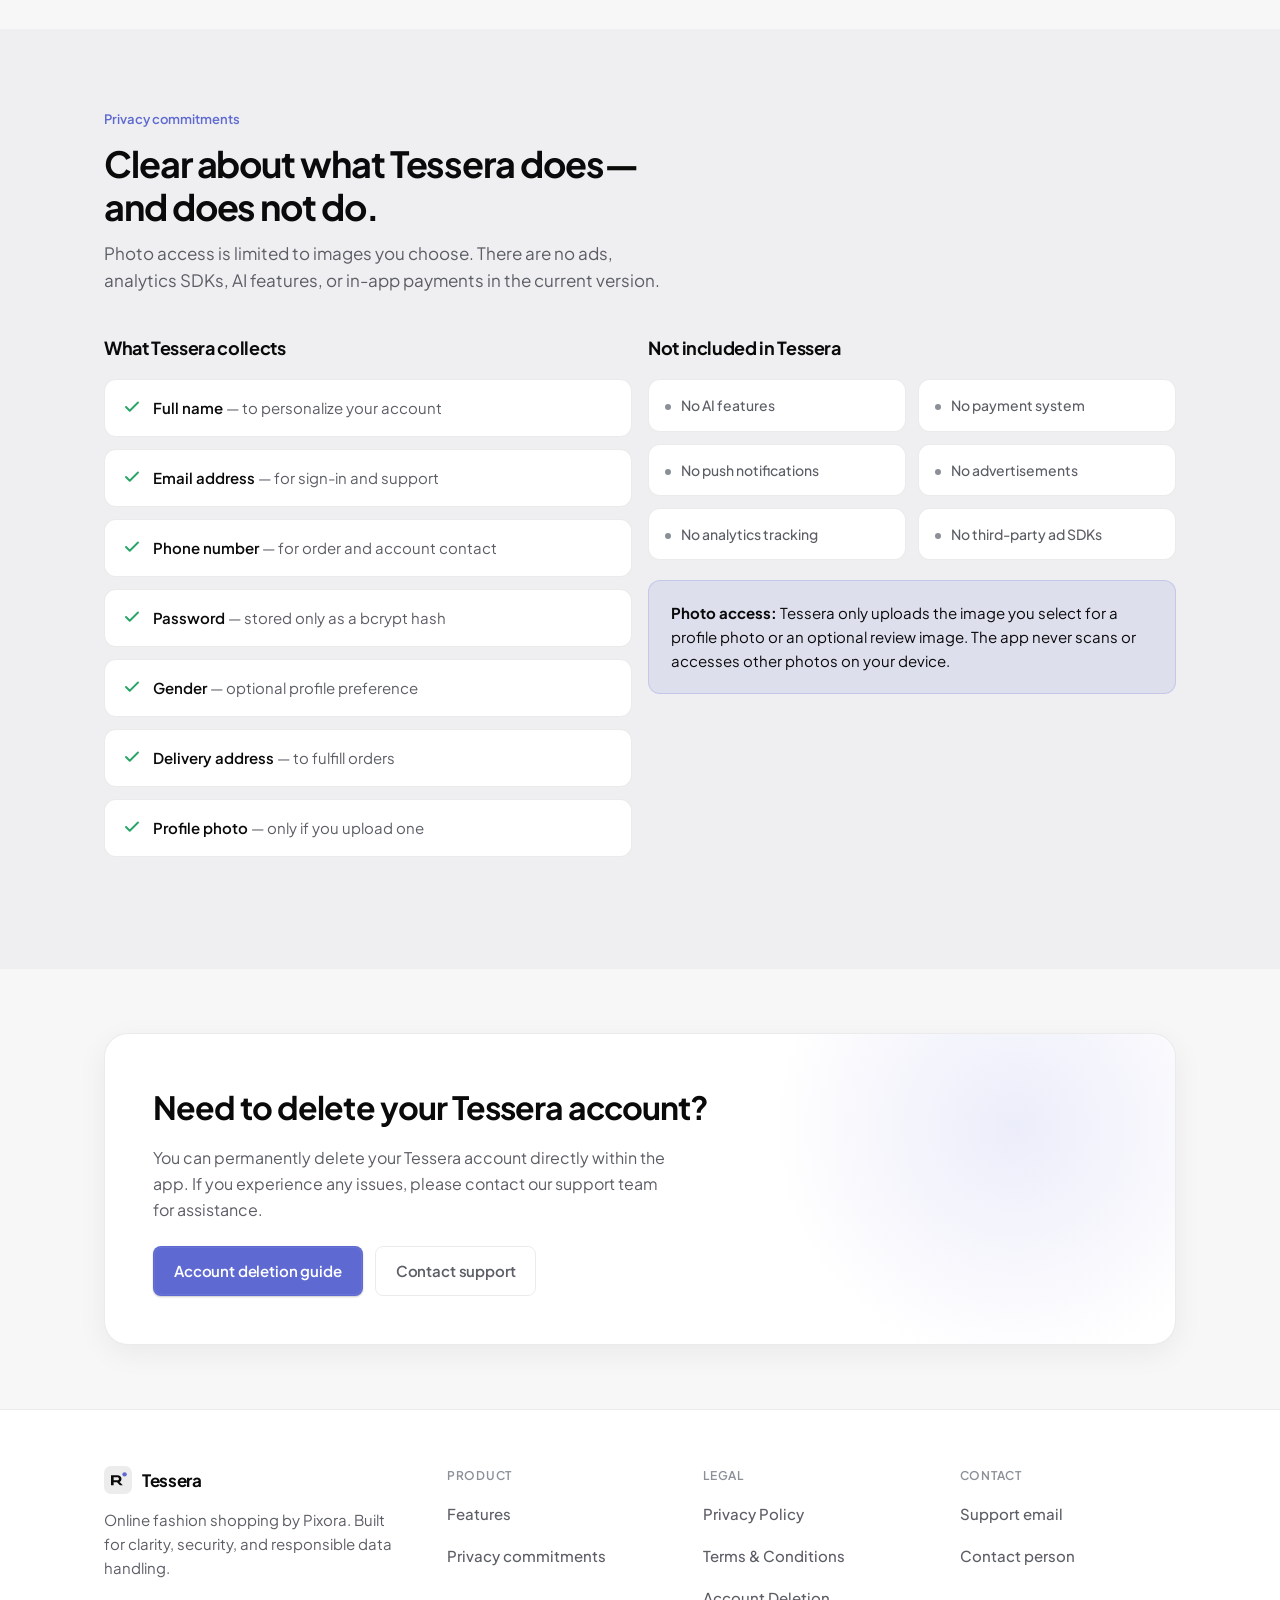
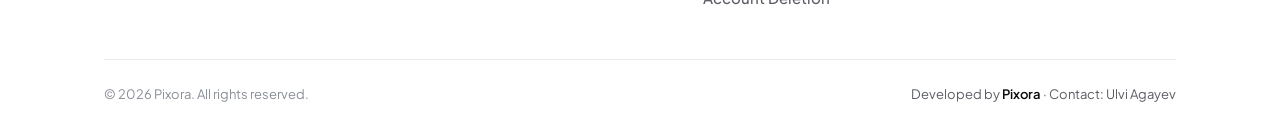
==== commit 883b1497: "jdj" ====
--- a/index.html
+++ b/index.html
@@ -309,22 +309,21 @@
           </div>
         </div>
       </section>
-
-      <section class="cta">
-        <div class="container">
-          <div class="cta__panel reveal">
-            <h2>Need to delete your Tessera account?</h2>
-            <p>
-              Account deletion is not yet available inside the app. Email support to request permanent
-              deletion of your account and associated personal data after identity verification.
-            </p>
-            <div class="btn-group">
-              <a class="btn btn--primary" href="account-deletion.html">Account deletion guide</a>
-              <a class="btn btn--ghost" href="mailto:tesseraapptessera@gmail.com">Email support</a>
-            </div>
-          </div>
-        </div>
-      </section>
+<section class="cta">
+  <div class="container">
+    <div class="cta__panel reveal">
+      <h2>Need to delete your Tessera account?</h2>
+      <p>
+        You can permanently delete your Tessera account directly within the app.
+        If you experience any issues, please contact our support team for assistance.
+      </p>
+      <div class="btn-group">
+        <a class="btn btn--primary" href="account-deletion.html">Account deletion guide</a>
+        <a class="btn btn--ghost" href="mailto:tesseraapptessera@gmail.com">Contact support</a>
+      </div>
+    </div>
+  </div>
+</section>
     </main>
 
     <footer class="footer">
